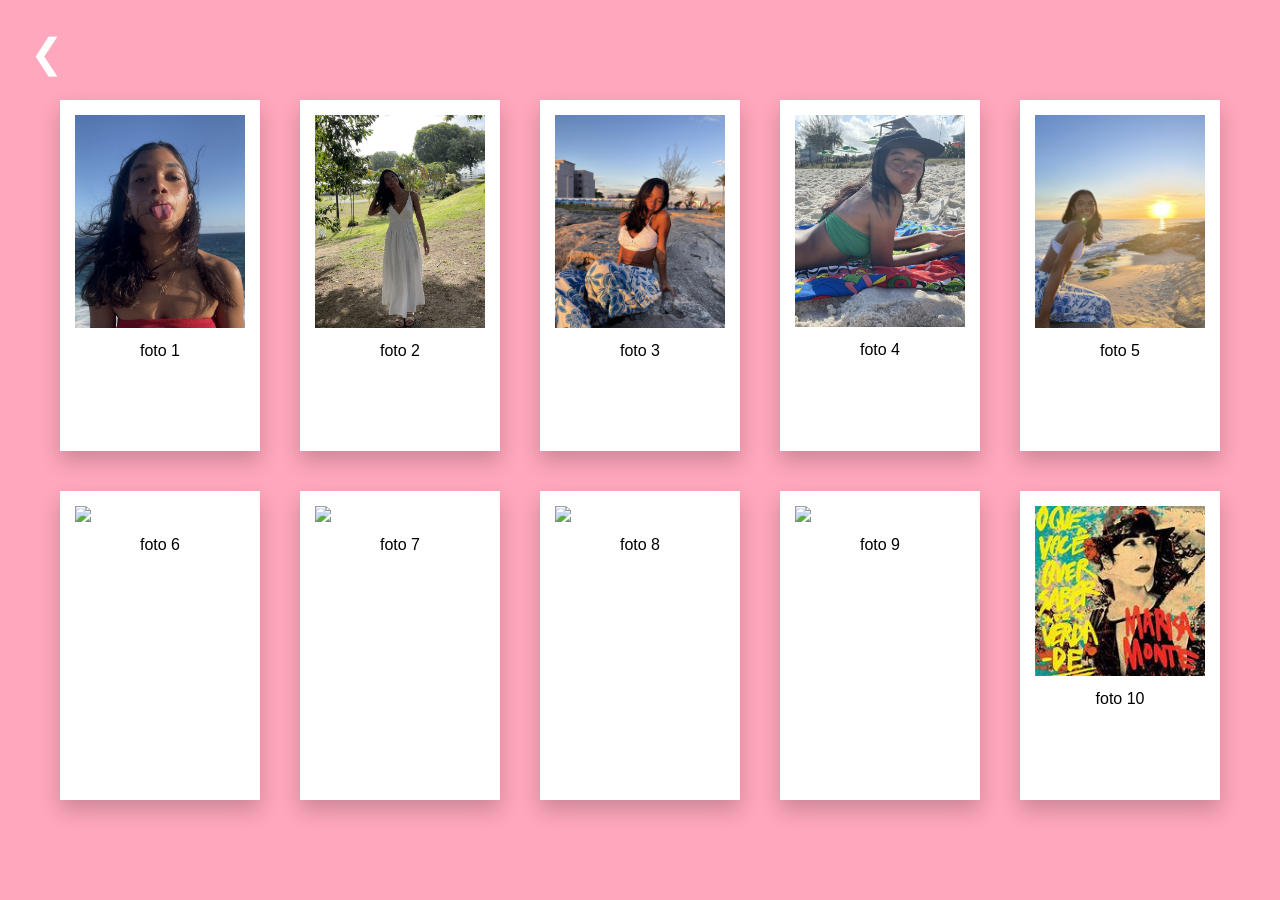
==== fotos.html @ 77e08716 "primeiro commit" ====
<!doctype html>
<html lang="pt-BR">
  <head>
    <meta charset="UTF-8" />
    <title>so podi foto boa tlgd ne fia</title>
    <link rel="stylesheet" href="styles.css" />

    <style>
      body {
        padding: 100px 20px;
        display: flex;
        flex-wrap: wrap;
        gap: 40px;
        justify-content: center;
      }

      .polaroid {
        background: white;
        padding: 15px;
        width: 200px;
        box-shadow: 0 10px 20px rgba(0, 0, 0, 0.2);
        transition: 0.3s;
        cursor: pointer;
      }

      .polaroid img {
        width: 100%;
      }

      .polaroid p {
        margin-top: 10px;
        text-align: center;
      }

      .polaroid:hover {
        transform: translateY(-10px) rotate(-2deg);
        box-shadow: 0 20px 40px rgba(0, 0, 0, 0.3);
      }

      .back {
        position: fixed;
        top: 30px;
        left: 30px;
        font-size: 40px;
        color: white;
        text-decoration: none;
        cursor: pointer;
      }

      .back:hover {
        transform: scale(1.1);
      }
      @media (max-width: 768px) {
        body {
          padding-top: 120px;
          gap: 20px;
        }

        .polaroid {
          width: 140px;
        }
      }
    </style>
  </head>

  <body>
    <a href="index.html" class="back">❮</a>
    <div class="polaroid">
      <img src="img/dando lingua.PNG" />
      <p>foto 1</p>
    </div>

    <div class="polaroid">
      <img src="img/no mato.JPEG" />
      <p>foto 2</p>
    </div>

    <div class="polaroid">
      <img src="img/wallpaper dela.JPEG" />
      <p>foto 3</p>
    </div>

    <div class="polaroid">
      <img src="img/biquinho na praia.JPEG" />
      <p>foto 4</p>
    </div>

    <div class="polaroid">
      <img src="img/ela no sol.JPEG" />
      <p>foto 5</p>
    </div>

    <div class="polaroid">
      <img src="img/foto6.jpg" />
      <p>foto 6</p>
    </div>

    <div class="polaroid">
      <img src="img/foto7.jpg" />
      <p>foto 7</p>
    </div>

    <div class="polaroid">
      <img src="img/foto8.jpg" />
      <p>foto 8</p>
    </div>

    <div class="polaroid">
      <img src="img/foto9.jpg" />
      <p>foto 9</p>
    </div>

    <div class="polaroid">
      <img src="img/ainda bem.jpg" />
      <p>foto 10</p>
    </div>
  </body>
</html>
---- styles.css ----
* {
  margin: 0;
  padding: 0;
  box-sizing: border-box;
  list-style: none;
  font-family: "Montserrat", sans-serif;
}

body {
  background: #ffa7bc;
  min-height: 100vh;
  overflow-x: hidden;
}
header {
  position: fixed;
  top: 0;
  width: 100%;
  padding: 30px 50px;

  display: flex;
  justify-content: space-between;
  align-items: center;
  z-index: 10;
}

.logo {
  font-family: "Fascinate Inline";
  font-size: 3rem;
  color: white;
  text-shadow: 2px 2px 10px rgba(0, 0, 0, 0.3);
}

nav a {
  text-decoration: none;
  color: white;
}

nav a:visited {
  color: white;
}

nav ul {
  display: flex;
  gap: 50px;
  color: white;
  font-weight: 600;
}

nav li {
  cursor: pointer;
  position: relative;
}

nav li::after {
  content: "";
  position: absolute;
  bottom: -5px;
  left: 0;

  width: 0;
  height: 2px;

  background: #ff007b;
  transition: 0.4s;
}

nav li:hover::after {
  width: 100%;
}

.container {
  height: 100vh;
  display: flex;
  align-items: center;
  justify-content: center;

  position: relative;
}

.list {
  width: 80%;
  height: 80%;

  position: relative;
}

.item {
  position: absolute;
  inset: 0;
  pointer-events: none;
  display: flex;
  align-items: center;
  justify-content: space-between;

  opacity: 0;
  transform: translateX(100px);

  transition: 0.6s;
}

.item.active {
  opacity: 1;
  transform: translateX(0);
  pointer-events: auto;
}

.img-box {
  flex: 1;
  display: flex;
  justify-content: center;
}

.img-box img {
  width: 400px;

  filter: drop-shadow(0 20px 30px rgba(0, 0, 0, 0.3));

  animation: float 4s infinite ease-in-out;
}

@keyframes float {
  0% {
    transform: translateY(0);
  }
  50% {
    transform: translateY(-20px);
  }
  100% {
    transform: translateY(0);
  }
}

.content {
  flex: 1;
  color: white;
}

.content h2 {
  font-size: 3rem;
  margin-bottom: 20px;
}

.content p {
  font-size: 1.1rem;
  margin-bottom: 30px;
  max-width: 400px;
}

button {
  padding: 12px 30px;
  border: none;
  border-radius: 30px;
  background: #ff007b;
  color: white;
  font-weight: 600;
  cursor: pointer;
  transition: 0.3s;
}

button:hover {
  transform: scale(1.05);
  color:#fad0c4;
}

.arrow {
  position: absolute;
  top: 50%;
  transform: translateY(-50%);
  background: none;
  border: none;
  font-size: 40px;
  color: white;
  cursor: pointer;
}

.left {
  left: 30px;
}

.right {
  right: 30px;
}

.indicators {
  position: absolute;
  bottom: 40px;
  left: 50%;

  transform: translateX(-50%);

  text-align: center;

  color: white;
}

.dots {
  display: flex;
  gap: 10px;
  margin-top: 5px;
}

.dot {
  width: 10px;
  height: 10px;

  border-radius: 50%;
  background: white;
  opacity: 0.4;
}

.dot.active {
  opacity: 1;
}

.h1 {
    position: absolute;
    top: 20px;
    left: 50%;
    transform: translateX(-50%);
    font-size: 2rem;
    color: white;
}

html {
  scroll-behavior: smooth;
}

section {
  min-height: 100vh;
  padding: 50px;
}

@media (max-width: 768px) {

  header {
    flex-direction: column;
    gap: 15px;
    padding: 20px;
  }

  .logo {
    font-size: 2rem;
    text-align: center;
  }

  nav ul {
    gap: 15px;
    flex-wrap: wrap;
    justify-content: center;
    font-size: 14px;
  }

  .container {
    padding-top: 180px;
    height: auto;
  }

  .list {
    width: 100%;
    height: auto;
  }

  .item {
    flex-direction: column;
    text-align: center;
    justify-content: center;
    gap: 20px;
    padding: 20px;
  }

  .img-box img {
    width: 230px;
    max-width: 90%;
  }

  .content {
    display: flex;
    flex-direction: column;
    align-items: center;
  }

  .content h2 {
    font-size: 2rem;
  }

  .content p {
    font-size: 1rem;
    max-width: 95%;
  }

  .arrow {
    font-size: 28px;
    bottom: 100px;
    top: auto;
  }

  .left {
    left: 10px;
  }

  .right {
    right: 10px;
  }

  .indicators {
    bottom: 30px;
  }

}
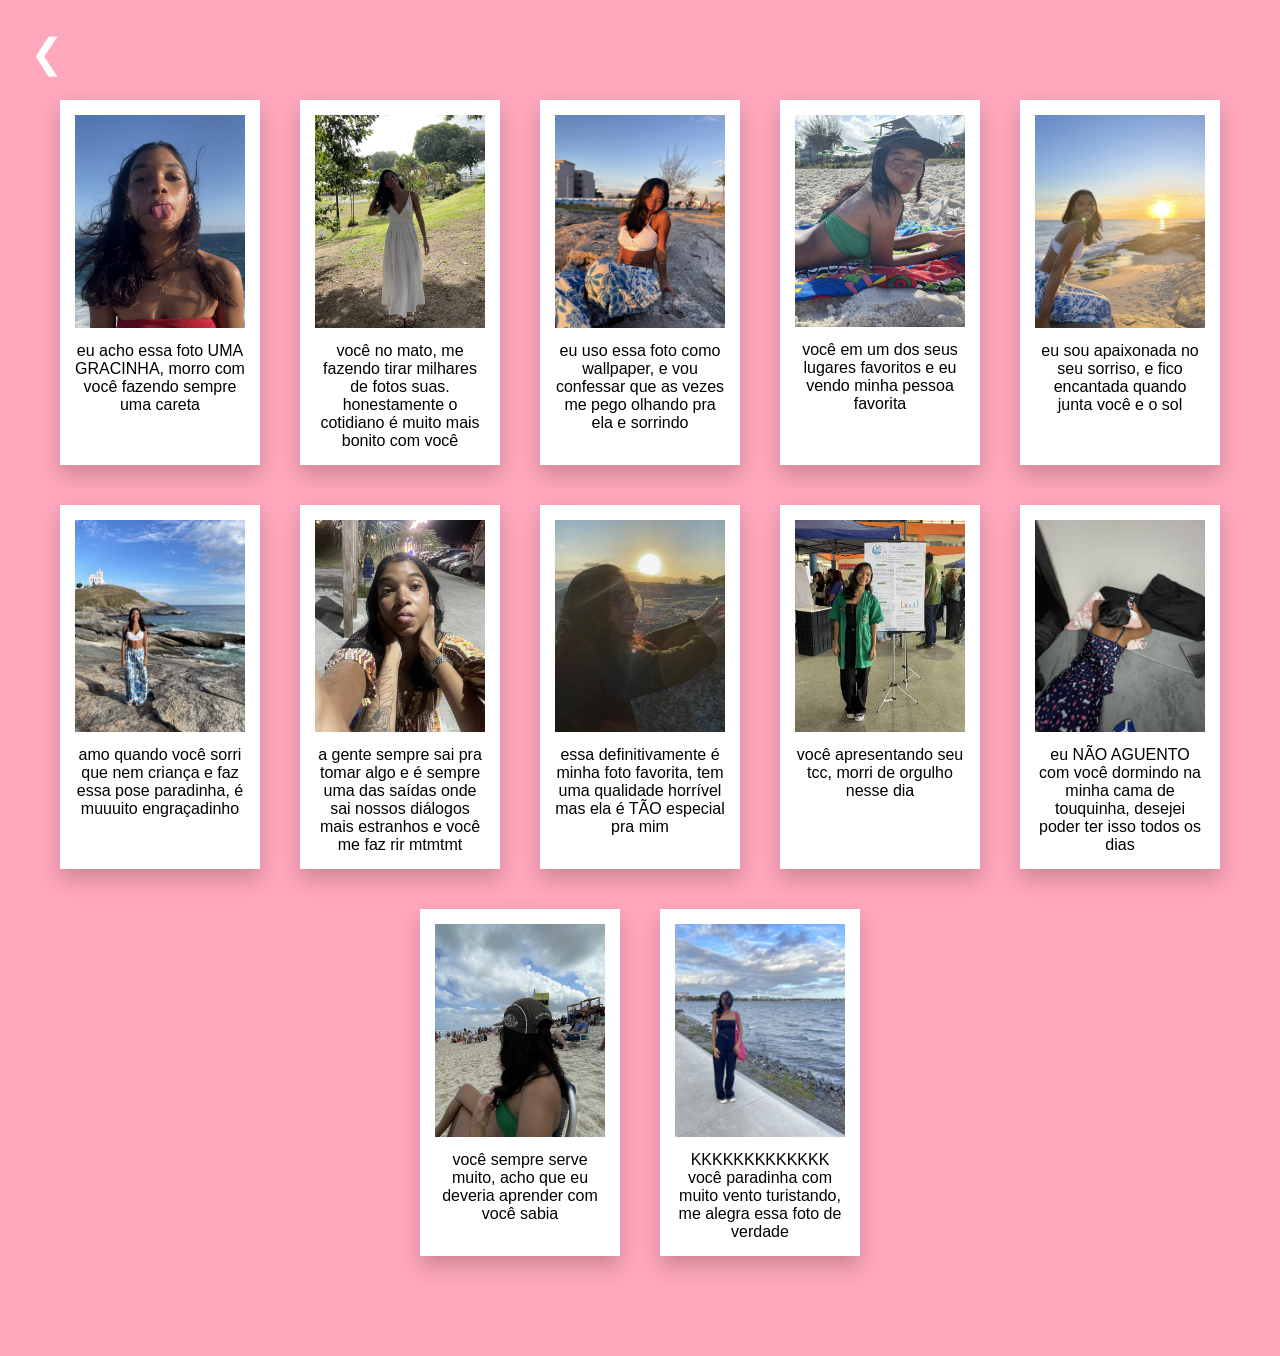
==== commit 80fb0eb9: "atualiza carta e imagens" ====
--- a/fotos.html
+++ b/fotos.html
@@ -67,52 +67,62 @@
     <a href="index.html" class="back">❮</a>
     <div class="polaroid">
       <img src="img/dando lingua.PNG" />
-      <p>foto 1</p>
+      <p>eu acho essa foto UMA GRACINHA, morro com você fazendo sempre uma careta</p>
     </div>
 
     <div class="polaroid">
       <img src="img/no mato.JPEG" />
-      <p>foto 2</p>
+      <p>você no mato, me fazendo tirar milhares de fotos suas. honestamente o cotidiano é muito mais bonito com você</p>
     </div>
 
     <div class="polaroid">
       <img src="img/wallpaper dela.JPEG" />
-      <p>foto 3</p>
+      <p>eu uso essa foto como wallpaper, e vou confessar que as vezes me pego olhando pra ela e sorrindo</p>
     </div>
 
     <div class="polaroid">
       <img src="img/biquinho na praia.JPEG" />
-      <p>foto 4</p>
+      <p>você em um dos seus lugares favoritos e eu vendo minha pessoa favorita</p>
     </div>
 
     <div class="polaroid">
       <img src="img/ela no sol.JPEG" />
-      <p>foto 5</p>
+      <p>eu sou apaixonada no seu sorriso, e fico encantada quando junta você e o sol</p>
     </div>
 
     <div class="polaroid">
-      <img src="img/foto6.jpg" />
-      <p>foto 6</p>
+      <img src="img/na igreja.jpg" />
+      <p>amo quando você sorri que nem criança e faz essa pose paradinha, é muuuito engraçadinho</p>
     </div>
 
     <div class="polaroid">
-      <img src="img/foto7.jpg" />
-      <p>foto 7</p>
+      <img src="img/mao.jpg" />
+      <p>a gente sempre sai pra tomar algo e é sempre uma das saídas onde sai nossos diálogos mais estranhos e você me faz rir mtmtmt</p>
     </div>
 
     <div class="polaroid">
-      <img src="img/foto8.jpg" />
-      <p>foto 8</p>
+      <img src="img/sorrindo no sol.JPEG" />
+      <p>essa definitivamente é minha foto favorita, tem uma qualidade horrível mas ela é TÃO especial pra mim</p>
     </div>
 
     <div class="polaroid">
-      <img src="img/foto9.jpg" />
-      <p>foto 9</p>
+      <img src="img/tcc day.jpg" />
+      <p>você apresentando seu tcc, morri de orgulho nesse dia</p>
     </div>
 
     <div class="polaroid">
-      <img src="img/ainda bem.jpg" />
-      <p>foto 10</p>
+      <img src="img/a mimir na cama.jpg" />
+      <p>eu NÃO AGUENTO com você dormindo na minha cama de touquinha, desejei poder ter isso todos os dias</p>
+    </div>
+
+    <div class="polaroid">
+      <img src="img/wsl.jpg" />
+      <p>você sempre serve muito, acho que eu deveria aprender com você sabia</p>
+    </div>
+
+    <div class="polaroid">
+      <img src="img/turistandorr.jpg" />
+      <p>KKKKKKKKKKKKK você paradinha com muito vento turistando, me alegra essa foto de verdade</p>
     </div>
   </body>
-</html>+</html>
